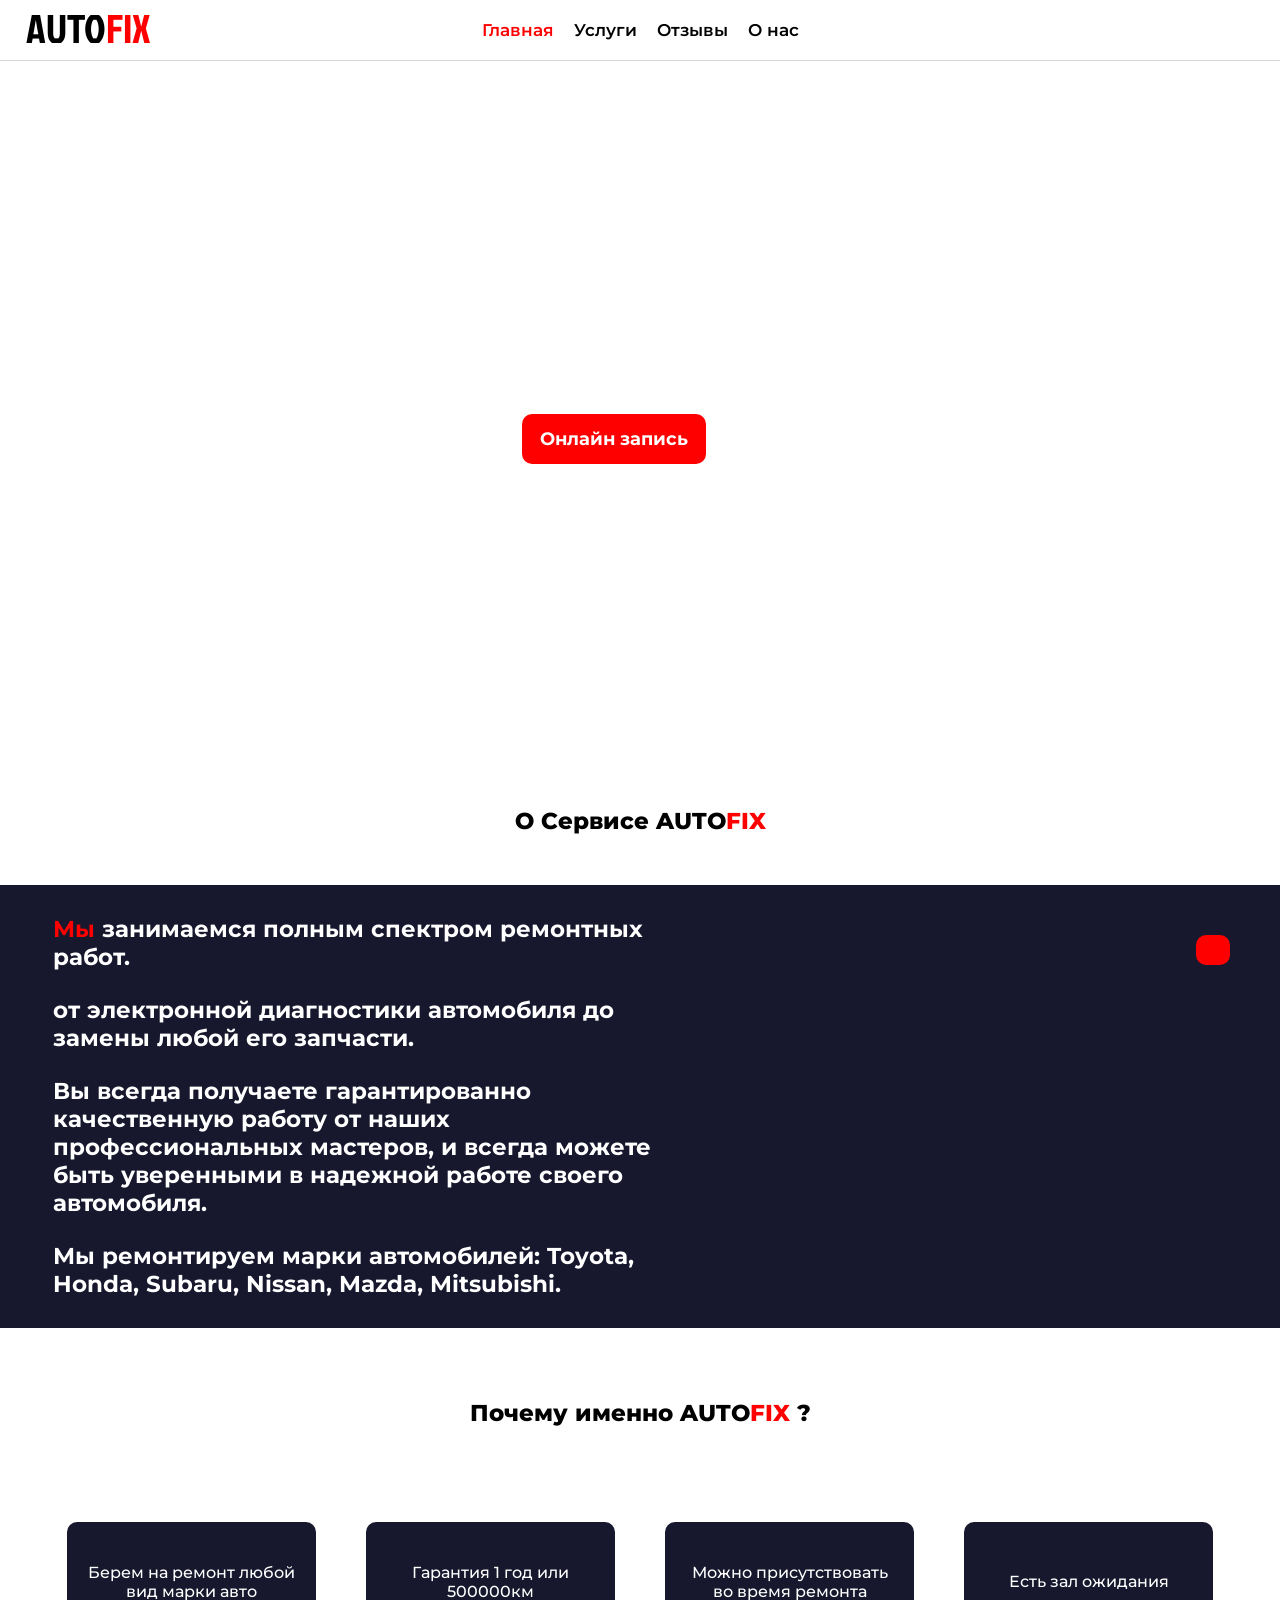
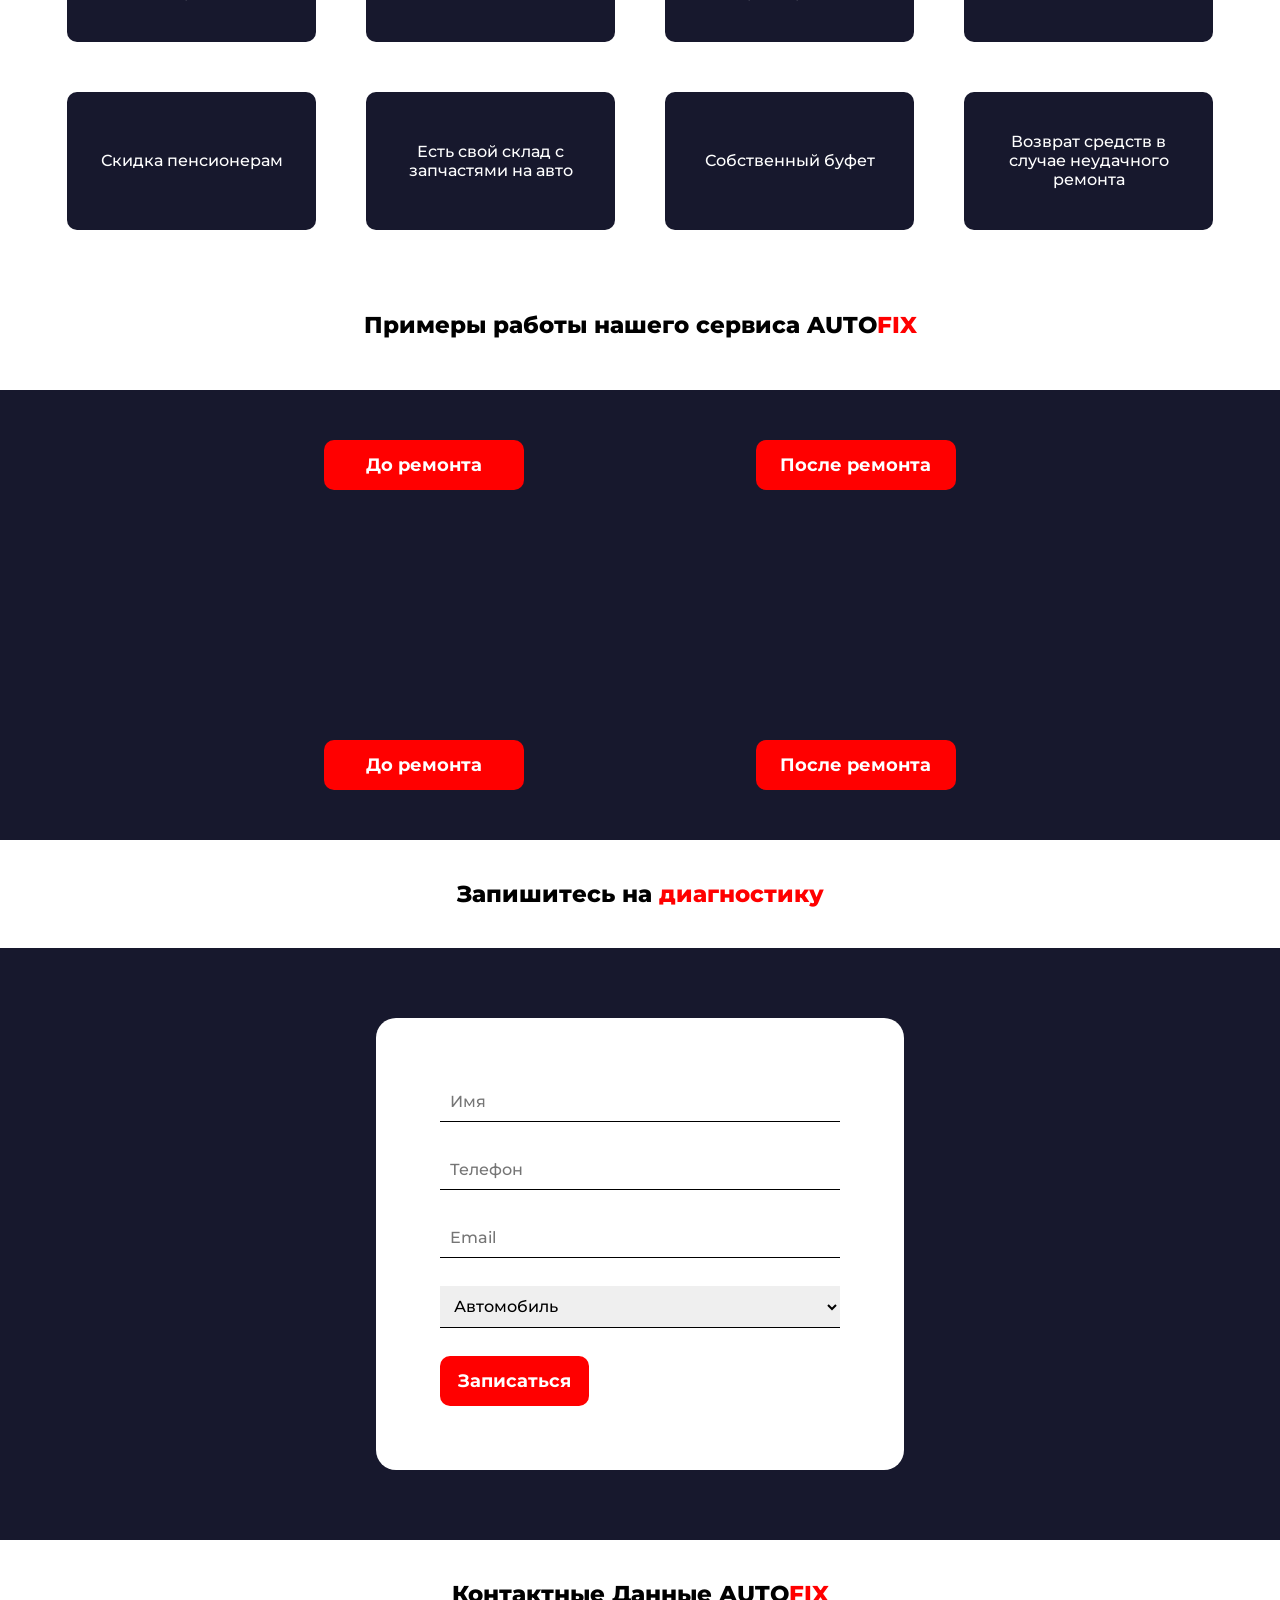
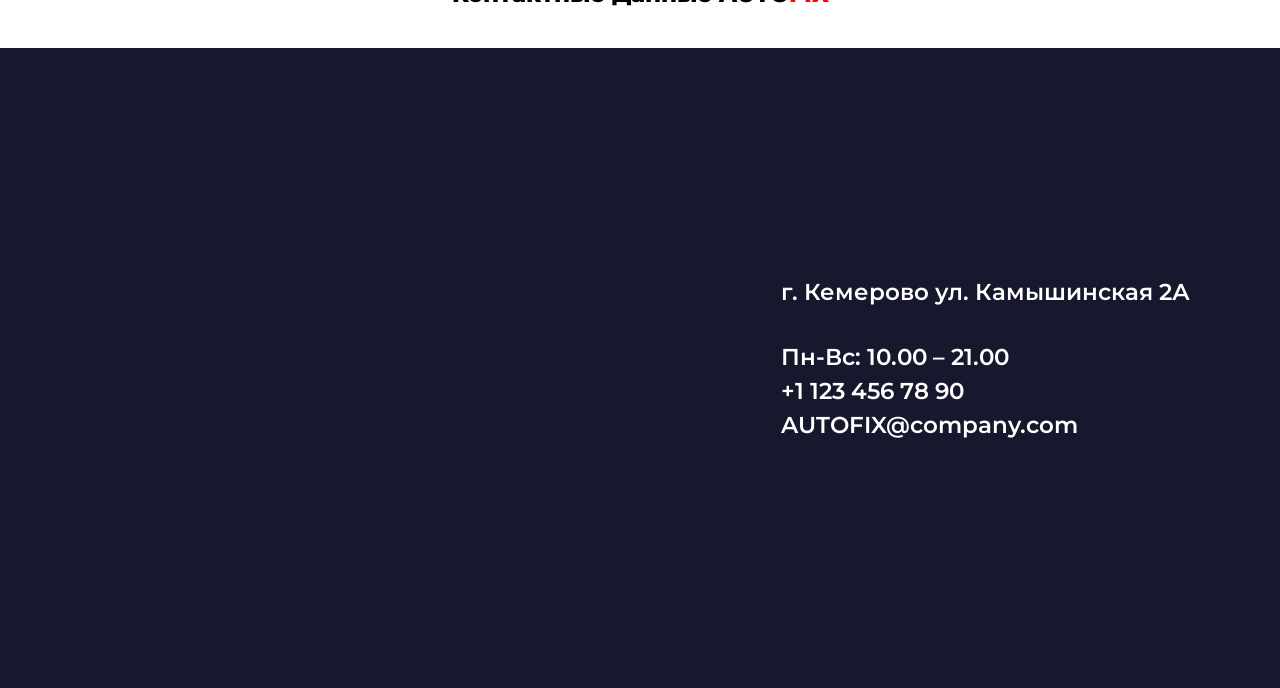
==== index.html @ b100e26c "Add files via upload" ====
<!DOCTYPE html>
<html lang="en">
<head>
    <meta charset="UTF-8">
    <meta name="viewport" content="width=device-width, initial-scale=1.0">
    <title>AUTOFIX</title>
    <script src="https://ajax.googleapis.com/ajax/libs/jquery/3.1.1/jquery.min.js"></script>
    <link rel="stylesheet" href="style.css">
    <link rel="preconnect" href="https://fonts.googleapis.com">
    <link rel="preconnect" href="https://fonts.gstatic.com" crossorigin>
    <link href="https://fonts.googleapis.com/css2?family=Jockey+One&display=swap" rel="stylesheet">
    <link href="/vendor/remixicon/remixicon.css" rel="stylesheet">
    <link href="vendor/IMAGES/A.png" rel="icon">
    <link rel="stylesheet" href="vendor/font-awesome-4.7.0/css/font-awesome.min.css">
    <link rel="preconnect" href="https://fonts.googleapis.com">
    <link rel="preconnect" href="https://fonts.gstatic.com" crossorigin>
    <link href="https://fonts.googleapis.com/css2?family=Jockey+One&family=Montserrat:ital,wght@0,100..900;1,100..900&display=swap" rel="stylesheet">
    <link href="vendor/remixicon/remixicon.css" rel="stylesheet">
</head>
<body>
    <header>
        <div class="header-block">
        <div class="nav-block">
        <a href="index.html"><h3 class="nav active">Главная</h3></a> 
        <a href="Services.html"><h3 class="nav">Услуги</h3></a>
        <a href="Reviews.html"><h3 class="nav">Отзывы</h3></a>
        <a href="About the company.html"><h3 class="nav">О нас</h3></a>
        </div>
       <a href="index.html"><h2 class="logo-name">AUTO<span class="red-h4">FIX</span></h2></a>
    </div>
    </header>
    
  <main class="main-section">
    <h4 class="main-h4" >Профессиональный ремонт и техническое обслуживание автомобилей в Кемерово</h4>
    <a href="#contact-block" class="flex"><button class="online" >Онлайн запись</button></a> 
  </main>

<section class="Description">
    <h4 class="h4-nav" >О Сервисе AUTO<span class="red-h4">FIX</span></h4>
    <div class="section-flex-1">
        <div class="section-flex-1-1" >

        <h4><span class="red-h4">Мы</span> занимаемся полным спектром ремонтных работ.</h4>
        <h4>от электронной диагностики автомобиля до замены любой его запчасти.</h4>
        <h4>Вы всегда получаете гарантированно качественную работу от наших профессиональных мастеров, и всегда можете быть уверенными в надежной работе своего автомобиля. </h4>
        <h4>Мы ремонтируем марки автомобилей: Toyota, Honda, Subaru, Nissan, Mazda, Mitsubishi.</h4>

    </div>
        <img src="vendor/IMAGES/scale_1200.jpg" alt="" srcset="" class="img-1" >
    </div>
</section>

<section class="pluses">
    <h4 class="h4-nav" >Почему именно AUTO<span class="red-h4">FIX</span> ?</h4>
    <div class="pluses-flex" >

        <div class="pluses-block">
            <img src="vendor/IMAGES/ICONS/image1.png" alt="" srcset="" class="pluses-img">
            <h4 class="pluses-h4">Берем на ремонт любой вид марки авто</h4>
        </div>

        <div class="pluses-block">
            <img src="vendor/IMAGES/ICONS/image 2.png" alt="" srcset="" class="pluses-img">
            <h4 class="pluses-h4">Гарантия 1 год или 500000км</h4>
        </div>

        <div class="pluses-block">
            <img src="vendor/IMAGES/ICONS/image 3.png" alt="" srcset="" class="pluses-img">
            <h4 class="pluses-h4">Можно присутствовать во время ремонта </h4>
        </div>

        <div class="pluses-block">
            <img src="vendor/IMAGES/ICONS/image 4.png" alt="" srcset="" class="pluses-img">
            <h4 class="pluses-h4">Есть зал ожидания</h4>
        </div>

        <div class="pluses-block">
            <img src="vendor/IMAGES/ICONS/image 5.png" alt="" srcset="" class="pluses-img">
            <h4 class="pluses-h4">Скидка пенсионерам</h4>
        </div>

        <div class="pluses-block">
            <img src="vendor/IMAGES/ICONS/image 6.png" alt="" srcset="" class="pluses-img">
            <h4 class="pluses-h4">Есть свой склад с запчастями на авто</h4>
        </div>

        <div class="pluses-block">
            <img src="vendor/IMAGES/ICONS/image 7.png" alt="" srcset="" class="pluses-img">
            <h4 class="pluses-h4">Собственный буфет</h4>
        </div>

        <div class="pluses-block">
            <img src="vendor/IMAGES/ICONS/image 8.png" alt="" srcset="" class="pluses-img">
            <h4 class="pluses-h4">Возврат средств в случае неудачного ремонта</h4>
        </div>

    </div>

 <h4 class="h4-nav" >Примеры работы нашего сервиса AUTO<span class="red-h4">FIX</span></h4>

</section>


<section class="section-before-after" >
   <div class="before-after-block-1">
    <button class="before-btn">До ремонта</button>
    <img src="vendor/IMAGES/Befor - After/1239.jpg" alt="" srcset="" class="before-after-img">
    <img src="vendor/IMAGES/Befor - After/1359.jpg" alt="" srcset="" class="before-after-img">
    <img src="vendor/IMAGES/Befor - After/1394.jpg" alt="" srcset="" class="before-after-img">
    <img src="vendor/IMAGES/Befor - After/1506.jpg" alt="" srcset="" class="before-after-img">
     <button class="before-btn">До ремонта</button>
   </div>
   <div class="before-after-block-2">
    <button class="before-btn">После ремонта</button>    
    <img src="vendor/IMAGES/Befor - After/1244.jpg" alt="" srcset="" class="before-after-img">
    <img src="vendor/IMAGES/Befor - After/1370.jpg" alt="" srcset="" class="before-after-img">
    <img src="vendor/IMAGES/Befor - After/1402.jpg" alt="" srcset="" class="before-after-img">
    <img src="vendor/IMAGES/Befor - After/1510.jpg" alt="" srcset="" class="before-after-img">
    <button class="before-btn" id="contact-block">После ремонта</button>  
   </div>
</section > 

 <h4 class="h4-nav" >Запишитесь на <span class="red-h4">диагностику</span></h4>

<section class="contact-section">
    
<div class="contact-block">
<div class="contact-block-2">
<div class="form">
    <input type="text" id="name" name ="Имя" placeholder="Имя" >
    <input type="tel" id="phone" name ="Телефон"placeholder="Телефон" pattern="[0-9]{10}">
    <input type="email" id="email"  name="Email" placeholder="Email">
    <select id="car">
        <option value="">Автомобиль</option>
        <option value="Toyota">Toyota</option>
        <option value="Honda">Honda</option>
        <option value="Subaru">Subaru</option>
        <option value="Nissan">Nissan</option>
        <option value="Mazda">Mazda</option>
        <option value="Mitsubishi">Mitsubishi</option>
    </select>
    <button class="button" onclick="submitForm()">Записаться</button>
</div>

<div id="myModal" class="modal">
    <div class="modal-content">
        <span class="close" onclick="closeModal()">×</span>
        <div class="modal-text">
        <p class="p-text">Заявка успешно принята</p>
        <p class="p-text">Вам перезвонит наш менеджер</p>
        </div>
    </div>
</div>
</div>

 <img src="vendor/IMAGES/work-1 1.png" alt="" srcset="" class="image-contact">
</div>

</section>

 <h4 class="h4-nav" >Контактные Данные AUTO<span class="red-h4">FIX</span></h4>

 <section class="contact-company-section">

   <iframe src="https://yandex.ru/map-widget/v1/?um=constructor%3Adf6080d58a846e3588dabb848ba9345bcc149927e922de8dce9963687245e50a&amp;source=constructor" width="500" height="400" frameborder="0" class="map"></iframe>

    <div class="contact-company-block">
        <h4 class="contact-company-h4">г. Кемерово ул. Камышинская 2А</h4>
        <h4 class="contact-company-h4">Пн-Вс: 10.00 – 21.00<br>+1 123 456 78 90<br>AUTOFIX@company.com</h4>
        <div class="Social networks">
           <a href="https://vk.com/feed"><img src="vendor/IMAGES/ICONS/image 20.png" alt="" srcset="" class="social-img"></a>
            <a href="https://telegram.org/"><img src="vendor/IMAGES/ICONS/image 19.png" alt="" srcset="" class="social-img"></a>
        </div>
    </div>
 </section>

 <div class="preloader">
  <div class="preloader__row">
    <div class="preloader__item"></div>
    <div class="preloader__item"></div>
  </div>
</div>

   <div id="back_to_top" class="back-to-top"><i class="ri-arrow-up-line back-top"></i></div>

<script src="main.js"></script>
<script src="vendor/aos/aos.js"></script>
<link rel="stylesheet" href="vendor/aos/aos.css">
<script>
  AOS.init();
</script>

<script>
    function submitForm() {
	let name = document.getElementById('name').value
	let phone = document.getElementById('phone').value
	let email = document.getElementById('email').value
	let car = document.getElementById('car').value

	if (name === '' || phone === '' || email === '' || car === '') {
		alert('Пожалуйста, заполните все поля.')
		return
	}

	let data = {
		name: name,
		phone: phone,
		email: email,
		car: car,
	}

	fetch('https://formsubmit.co/golubhic888@gmail.com', {
		method: 'POST',
		headers: {
			'Content-Type': 'application/json',
		},
		body: JSON.stringify(data),
	})
		.then(response => {
			if (response.ok) {
				alert('Заявка отправлена успешно!')
			} else {
				alert('Произошла ошибка при отправке заявки.')
			}
		})
		.catch(error => {
			alert('Произошла ошибка при отправке заявки.')
		})
}
</script>

</body> 
</html>
---- style.css ----
html {
    scroll-behavior: smooth;
}

body {
    margin: 0;

}

a {
    text-decoration: none;
    color: black;
}

header {
    display: flex;
    flex-direction: row-reverse;
    align-items: center;
    justify-content: center;
    background-color: white;
    height: 60px;
    position: fixed;
    width: 100vw;
    z-index: 1000;
    border-bottom: 1px solid #00000029;
}

.header-block {
    display: flex;
    background-color: white;
    align-items: center;
}

.nav-block {
    display: flex;
    gap: 20px;
}

.nav {
font-family: "Montserrat", sans-serif;
    font-optical-sizing: auto;
    font-weight: 600;
    font-style: normal;
    cursor: pointer;
    font-size: 17px;
}



.red-h4 {
color: red;
}

.active {
    color: red;
}

.logo-name {
    font-family: "Jockey One", sans-serif;
    font-weight: 400;
    font-style: normal;
    margin: 0;
    font-size: 40px;
    position: absolute;
    left: 2vw;
    cursor: pointer;
    top: 0;
}

.main-section {
    background-image: url(vendor/IMAGES/honda-s2000-garazh-podemnik\ 1\ \(2\).png);
    height: 756px;
    display: flex;
    align-items: flex-start;
    flex-direction: column;
    justify-content: center;
    background-size: no-repeat;
    background-position: center;
    background-size: cover;
    margin-bottom: 20px;
}
.main-section-2 {
    background-image: url(vendor/IMAGES/247325_p1\ 2\ \(1\).png);
    height: 756px;
    display: flex;
    align-items: flex-start;
    flex-direction: column;
    justify-content: center;
    background-size: no-repeat;
    background-position: center;
    background-size: cover;
    margin-bottom: 20px;
}

.main-h4 {
    color: white;
    font-family: "Montserrat", sans-serif;
    font-optical-sizing: auto;
    font-weight: 700;
    font-style: normal;
    font-size: 28px;
    width: 457px;
    margin-bottom: 12px;
    margin-left: 203px;
}
.main-h4-2 {
    color: white;
    font-family: "Montserrat", sans-serif;
    font-optical-sizing: auto;
    font-weight: 700;
    font-style: normal;
    font-size: 28px;
    width: 931px;
    margin-bottom: -22px;
    margin-left: 124px;
    filter: drop-shadow(6px 3px 20px black);
}

.online {
    background-color: red;
    padding: 14px;
    color: white;
    border: 0;
    font-family: "Montserrat", sans-serif;
    font-optical-sizing: auto;
    font-weight: 700;
    font-style: normal;
    font-size: 18px;
    border-radius: 10px;
    cursor: pointer;
    margin-left: 203px;
    padding-left: 18px;
    padding-right: 18px;
}
.online-2 {
    background-color: red;
    padding: 14px;
    color: white;
    border: 0;
    font-family: "Montserrat", sans-serif;
    font-optical-sizing: auto;
    font-weight: 700;
    font-style: normal;
    font-size: 18px;
    border-radius: 10px;
    cursor: pointer;
    margin-left: 123px;
    padding-left: 18px;
    padding-right: 18px;
    margin-top: 40px;
}

.Description {
    display: flex;
    align-items: stretch;
    flex-direction: column;
    margin-bottom: 40px;
}

.h4-nav {
font-family: "Montserrat", sans-serif;
    font-optical-sizing: auto;
    font-weight: 800;
    font-style: normal;
    font-size: 23px;
    align-self: center;
    text-align: center;
}

.section-flex-1 {
    display: flex;
    justify-content: space-between;
    background-color: #17182D;
    align-items: center;
        margin-top: 20px;
}

.section-flex-1-1 {
    margin-left: 186px;
    display: flex;
    flex-direction: column;
    gap: 25px;
}
.section-flex-1-1 h4{
font-size: 23px;
    font-family: "Montserrat", sans-serif;
    font-optical-sizing: auto;
    font-weight: 700;
    font-style: normal;
    color: white;
    width: 36vw;
    margin: 0;
}

.Description-h4 {

}

.img-1 {
       width: 45vw;
}


.pluses {
    display: flex;
    align-items: center;
    flex-direction: column;
}

.pluses-flex {
    display: flex;
    gap: 50px;
    width: 1146px;
    flex-wrap: wrap;
    flex-direction: row;
 margin-top: 65px;
        margin-bottom: 50px;
}

.pluses-block {
    background-color: #17182D;
    display: flex;
    flex-direction: column;
    align-items: center;
    padding: 20px;
    width: 209px;
    padding-top: 19px;
    border-radius: 10px;
    justify-content: center;
      transition: 0.3s;
}


.pluses-block:hover {
    -webkit-transform: scale(1.05);
    transform: scale(1.05);
}

.pluses-img {
will-change: contents;
    object-fit: contain;
}

.pluses-h4 {
    color: white;
    font-family: "Montserrat", sans-serif;
    font-optical-sizing: auto;
    font-weight: 500;
    font-style: normal;
    text-align: center;
}

.section-before-after {
    display: flex;
    flex-direction: row;
    align-items: center;
    justify-content: center;
    background-color: #17182D;
    height: auto;
    gap: 60px;
    padding-bottom: 50px;
    padding-top: 50px;
    margin-top: 20px;
    margin-bottom: 40px;
}

.before-after-block-1 {
    display: flex;
    flex-direction: column;
    align-items: center;
    gap: 50px;
}

.before-after-block-2 {
    display: flex;
    flex-direction: column;
    align-items: center;
    gap: 50px;
}

.before-btn {
background-color: red;
    padding: 14px;
    color: white;
    border: 0;
    font-family: "Montserrat", sans-serif;
    font-optical-sizing: auto;
    font-weight: 700;
    font-style: normal;
    font-size: 18px;
    border-radius: 10px;
    width: 200px;
}

.before-after-img {
    width: 29vw;
    border-radius: 20px;
    transition: 1s;
}

/*  */
/*  */



.contact-section {
    display: flex;
    flex-direction: column;
    align-items: center;
    background-color: #17182D;
    margin-top: 40px;
    margin-bottom: 40px;
}


.contact-block {
    display: flex;
    align-items: center;
    gap: 55px;
    padding-top: 70px;
    padding-bottom: 70px;
}



.contact-block-2 {
    background-color: white;
    padding: 5vw;
    border-radius: 20px;
}

.image-contact {
    width: 40vw;
    border-radius: 20px;
}



    .form {
        max-width: 400px;
        margin: 0 auto;
    }
    input, select {
    width: 100%;
    padding: 10px;
    margin-bottom: 10px;
    border: 0;
    box-sizing: border-box;
    border-bottom: 1px solid;
    font-size: 16px;
    font-family: "Montserrat", sans-serif;
    font-optical-sizing: auto;
    font-weight: 500;
    font-style: normal;
    margin-bottom: 28px;
    }

    input:focus,
select:focus, .form-control:focus,
textarea:focus,
button:focus {
  outline: none !important;
  box-shadow: none !important;
}

    input:focus {
  outline: none;
}

select {
    cursor: pointer;
}

    .error {
        border-bottom: 1px solid red;
        transition: 0.5s;
    }
    .button {
    background-color: red;
    padding: 14px;
    color: white;
    border: 0;
    font-family: "Montserrat", sans-serif;
    font-optical-sizing: auto;
    font-weight: 700;
    font-style: normal;
    font-size: 18px;
    border-radius: 10px;
    cursor: pointer;
    padding-left: 18px;
    padding-right: 18px;
    }
    .modal {
        display: none;
        position: fixed;
        z-index: 1;
        left: 0;
        top: 0;
        width: 100%;
        height: 100%;
        overflow: hidden;
            background-color: rgb(0 0 0 / 63%);
    }
    .modal-content {
    background-color: #ffffff;
    margin: 12% auto;
    padding: 20px;
    border: 1px solid #888;
    width: 441px;
    border-radius: 5px;
    height: 166px;
    border-radius: 20px;
}
    .close {
    color: #f00;
    float: right;
    cursor: pointer;
    font-family: "Montserrat", sans-serif;
    font-optical-sizing: auto;
    font-weight: 500;
    font-style: normal;
    font-size: 40px;
    }

    .modal-text {
display: flex;
    flex-direction: column;
    align-items: center;
    margin-top: 17px;
    }

    .p-text {
    font-family: "Montserrat", sans-serif;
    font-optical-sizing: auto;
    font-weight: 500;
    font-style: normal;
    font-size: 20px;
    }


    .contact-company-section {
    background-color: #17182d;
    display: flex;
    align-items: center;
    justify-content: center;
    gap: 90px;
    margin-top: 40px;
    }

    .map {
    margin-top: 70px;
    margin-bottom: 70px;
    width: 600px;
    height: 500px;
    border-radius: 10px;

    }

    .contact-company-h4 {
    font-family: "Montserrat", sans-serif;
    font-optical-sizing: auto;
    font-weight: 600;
    font-style: normal;
    font-size: 23px;
    color: white;
    line-height: 34px;
    }

    .social-img {
    width: 50px;
    cursor: pointer;
    }


    /*  */

.line-icon {
        font-weight: 800;
    font-size: 20px;
    vertical-align: bottom;
    margin-right: 10px;
}


.accordion-container{
    position: relative;
    max-width: 825px;
    height: auto;
    margin: 10px auto;
    padding-top: 100px;
    padding-bottom: 100px;
}
.accordion-container > h2{
  text-align: center;
  color: #fff;
  padding-bottom: 5px;
  margin-bottom: 20px;
  padding-bottom: 15px;
  border-bottom: 1px solid #ddd;
}
.set{
    position: relative;
    width: 100%;
    height: auto;
    background-color: #f5f5f5;
    margin-top: 20px;
    border-radius: 10px;
}
.set > a{
    display: block;
    padding: 10px 15px;
    text-decoration: none;
    color: #555;
    font-weight: 600;
    -webkit-transition: all 0.2s linear;
    -moz-transition: all 0.2s linear;
    transition: all 0.3s linear;
    font-family: "Montserrat", sans-serif;
    font-optical-sizing: auto;
    font-weight: 500;
    font-style: normal;
    font-size: 23px;
    color: black;
    padding-left: 40px;
    padding-bottom: 15px;
    padding-top: 15px;
}
.set > a i{
  float: right;
  margin-top: 2px;
}
.set > a.active{
    background-color: #ff0000;
    color: #fff;
    font-weight: 600;
    border-radius: 10px 10px 10px 10px;
}
.content{
    background-color: #fff;
    border-bottom: 1px solid #ddd;
    display: none;
    border-radius: 0px 0px 10px 10px;
}
.content p{
    padding: 10px 15px;
    margin: 0;
    color: #000;
    font-family: "Montserrat", sans-serif;
    font-optical-sizing: auto;
    font-weight: 500;
    font-style: normal;
    font-size: 18px;
    padding-left: 35px;
}

.accrdion-section {
    background-color: #17182d;
}


/*  */

.otsuv {
    margin-top: 40px;
    display: flex;
    flex-direction: column;
    align-items: center;
    width: -webkit-fill-available;
    background-color: #17182d;
    padding-top: 70px;
    padding-bottom: 50px;
}


.otsuv11 {
    display: flex;
    justify-content: center;
    flex-direction: row;
}

.otsuv1 {
    background-color: #ffffff;
    margin: 10px;
    padding: 20px;
    border-radius: 20px;
    width: 315px;
    transition: 0.5s;
}

.kach {
    font-size: 30px;
    padding: 0px 0px 20px;
    color: #fec12a;
}

.cartimg {
    max-width: 550px;
    border-radius: 20px;
    vertical-align: sub;
    margin-left: 101px;
    height: auto;
}

.cartimgg {
    max-width: 550px;
    border-radius: 20px;
    margin-left: 60px;
    height: auto;
}

.text4 {
    font-size: 22px;
      font-family: "Montserrat", sans-serif;
    font-optical-sizing: auto;
    font-style: normal;
    color: black;
}

.text3 {
    font-size: 19px;
    margin: 0px 0px 29px;
       font-family: "Montserrat", sans-serif;
    font-optical-sizing: auto;
    font-style: normal;
    font-weight: 400;
     color: black;
}

.datas {
    font-size: 15px;
     font-family: "Montserrat", sans-serif;
    font-optical-sizing: auto;
    font-style: normal;
    font-weight: 400;
    text-align: end;
     color: black;
}

.knopka2 {
    position: relative;
    border-radius: 15px;
    border: 0px;
    height: 53px;
    width: 260px;
    transition: 0.6s;
    cursor: pointer;
    margin-top: 15px;
    background-color: #ff0000;
    color: white;
    font-family: "Montserrat", sans-serif;
    font-optical-sizing: auto;
    font-weight: 600;
    font-style: normal;
    font-size: 20px;
}


.kkcc {
    margin-right: 1021px;
    font-family: "Exo 2", sans-serif;
    font-optical-sizing: auto;
    font-style: normal;
    font-weight: 500;
    font-size: 22px;
    background-color: #ffffff;
    padding: 20px;
    border-radius: 20px;
    box-shadow: #e3e3e3 1px 1px 20px 0px;
    color: black;
    margin-bottom: 30px;
}


.back-to-top {
background: #fe0000;
    border-radius: 10px;
    position: fixed;
bottom: -65px;
    padding: 15px 17px;
    right: 50px;
    cursor: pointer;
    transition: 0.3s all;
}

.back-to-top.active {
    bottom: 50px;
    transition: 0.3s all;
}

.back-top  {
     color: white;
    font-size: 21px;
    font-weight: 700;
}



/* 
 */



 .preloader {
  position: fixed;
  left: 0;
  top: 0;
  right: 0;
  bottom: 0;
  background: #ffffff;
  z-index: 1001;
}

.preloader__row {
  position: relative;
  top: 50%;
  left: 50%;
  width: 70px;
  height: 70px;
  margin-top: -35px;
  margin-left: -35px;
  text-align: center;
  animation: preloader-rotate 2s infinite linear;
}

.preloader__item {
  position: absolute;
  display: inline-block;
  top: 0;
  background-color: #ff0000;
  border-radius: 100%;
  width: 35px;
  height: 35px;
  animation: preloader-bounce 2s infinite ease-in-out;
}

.preloader__item:last-child {
  top: auto;
  bottom: 0;
  animation-delay: -1s;
}

@keyframes preloader-rotate {
  100% {
    transform: rotate(360deg);
  }
}

@keyframes preloader-bounce {

  0%,
  100% {
    transform: scale(0);
  }

  50% {
    transform: scale(1);
  }
}

.loaded_hiding .preloader {
  transition: 0.3s opacity;
  opacity: 0;
}

.loaded .preloader {
  display: none;
}

/*  */

  body::-webkit-scrollbar { 
    width: 12px;               
   
  }
  body::-webkit-scrollbar-track {
    background: #ffffff; 
    border-left: 1px solid rgba(0, 0, 0, 0.204);     
    
  }
  body::-webkit-scrollbar-thumb {
    background-color: #ff0000;
  
  }


@media (max-width: 1531px){ 
    .section-flex-1-1 {
           margin-left: 53px;
    padding-top: 30px;
    padding-bottom: 30px;
    }
    .section-flex-1-1 h4 {
        width: 48vw;
    }
}


@media (max-width: 1531px){ 
    .img-1 {
        border-radius: 10px;
    }
    .image-contact {
        display: none;
    }
    .main-h4 {
    color: white;
    font-family: "Montserrat", sans-serif;
    font-optical-sizing: auto;
    font-weight: 700;
    font-style: normal;
    font-size: 28px;
    width: 457px;
    margin-bottom: 12px;
    margin: 0 auto;
}
.online {
    background-color: red;
    padding: 14px;
    color: white;
    border: 0;
    font-family: "Montserrat", sans-serif;
    font-optical-sizing: auto;
    font-weight: 700;
    font-style: normal;
    font-size: 18px;
    border-radius: 10px;
    cursor: pointer;
    margin-left: 203px;
    padding-left: 18px;
    padding-right: 18px;
    margin: 0 auto;
    margin-top: 20px;
    margin-right: 53px;
}
.flex {
    text-decoration: none;
    color: black;
    margin: 0 auto;
}
}

@media (max-width: 1508px){ 
    .otsuv11 {
        display: flex;
    justify-content: center;
    flex-direction: row;
    flex-wrap: wrap;
    width: 681px;
    gap: 20px;
    }
}

@media (max-width: 1175px){ 
.pluses-flex {
    display: flex;
    gap: 50px;
    width: 549px;
    flex-wrap: wrap;
    flex-direction: row;
    margin-top: 24px;
    margin-bottom: 50px;
}
}

@media (max-width: 1379px){ 
.Description-flex-2 {
    padding-top: 20px;
}
}


@media (max-width: 1156px){ 
.map {
    margin-top: 70px;
    margin-bottom: 70px;
    width: 454px;
    height: 367px;
    border-radius: 10px;
}
.before-after-img {
    width: 37vw;
}

.contact-company-section {
    gap: 30px;
}

.section-flex-1-1 h4 {
    font-size: 18px;
}
.section-flex-1-1 {
    gap: 13px;
}


.main-section-2 {
       height: 558px;
}
.main-h4-2 {
    width: 79vw;
    margin: 0 auto;
}

.flex-2 {
    margin: 0 auto;
}

.online-2 {
    margin-left: 0;
}

.accordion-container {
    padding-left: 20px;
    padding-right: 20px;
        padding-top: 48px;
    padding-bottom: 59px;
}

.main-h4-2 {
    font-size: 20px;
}

.Description-flex {
    padding-top: 40px;
}
.Description-flex-2 {
    padding-top: 40px;
}

}


@media (max-width: 980px){ 
.section-flex-1-1 {
    margin-left: 20px;
    padding-top: 30px;
    padding-bottom: 30px;
}
.img-1 {
    border-radius: 10px;
    margin-right: 20px;
}
.main-section {
    height: 549px;
}



}

@media (max-width: 926px){ 
    .contact-company-h4 {
font-size: 18px;
}
.map {
    width: 405px;
    height: 342px;
}

.modal-content {
    margin: 20% auto;
}


}

@media (max-width: 782px){ 
.section-flex-1-1 h4 {
    font-size: 15px;
}
.section-flex-1-1 {
    gap: 7px;
}
}

@media (max-width: 782px){ 
    .contact-company-h4 {
    font-size: 15px;
        line-height: 26px;
}
.map {
    width: 357px;
    height: 289px;
}

.back-to-top.active {
    bottom: 16px;
    transition: 0.3s all;
    right: 12px;
}

.otsuv1 {
    width: 275px;
}
.otsuv11 {
    gap: 10px;
}
}


@media (max-width: 782px){ 
    .pluses-flex {
    display: flex;
    gap: 29px;
    width: 527px;
    flex-wrap: wrap;
    flex-direction: row;
    margin-bottom: 50px;
}

.main-section-2 {
        padding-top: 67px;
}

}

@media (max-width: 728px){ 
    .section-flex-1-1 h4 {
    font-size: 17px;
    width: 86vw;
}
.section-flex-1-1 {
    gap: 7px;
    margin-left: 0;
}
.section-flex-1 {
    margin-top: 20px;
    flex-direction: column;
}
.img-1 {
    width: 86vw;
    margin-bottom: 30px;
    margin-right: 0;
}
} 

@media (max-width: 728px){ 
    .pluses-block { 
        width: 170px;
    }
    .pluses-flex {
        width: 449px;
    }
    .pluses-h4 {
            font-size: 14px;
    }
    .pluses-img {
    width: 80px;
}
    .contact-company-section {
    gap: 13px;
}
.map {
    width: 326px;
    height: 273px;
}
.main-h4 {
        font-size: 23px;
            width: 376px;
            text-align: center;
}
.online {
    margin-right: 14px;
}

.otsuv1 {
    width: 230px;
}

.otsuv11 {
    width: 581px;
}
.otsuv11 {
    gap: 0px;
}

}


@media (max-width: 627px){ 
.h4-nav {
    font-size: 18px;
}
.map {
    width: 291px;
    height: 255px;
}
.section-before-after {
        gap: 19px;
}
.nav {
        font-size: 15px;
}
.nav-block {
    display: flex;
    gap: 13px;
}

.logo-name {
        font-size: 30px;
            margin-top: 9px;
}

.content p {
    font-size: 15px;
}

.line-icon {
    vertical-align: middle;
}

.modal-content {
    margin: 40% auto;
}

}

@media (max-width: 581px){ 
    .contact-company-h4 {
        width: 183px;
    }
    .map {
    width: 250px;
    height: 228px;
}


.otsuv1 {
    width: 203px;
}
.otsuv11 {
    width: 527px;
}

.modal-content {
        width: 72vw;
        height: 117px;
}

.p-text {
    font-size: 18px;
        margin: 12px;
}

.modal-text {
    display: flex;
    flex-direction: column;
    margin-top: 17px;
    flex-wrap: wrap;
    align-content: center;
    align-items: stretch;
}

} 

@media (max-width: 531px){
    .text3 {
        font-size: 15px;
    }

    .otsuv1 {
    width: 158px;
}

.otsuv11 {
    width: 437px;
}
 }

@media (max-width: 476px){ 
.logo-name {
    font-size: 25px;
    margin-top: 12px;
}

.form {
    max-width: 322px;
    margin: 0 auto;
}

input, select {
    font-size: 14px;
}

.nav {
    font-size: 14px;
}

.button {
    font-size: 15px;
}


.before-btn {
    font-size: 15px;
    width: 158px;
}
.before-after-img {
    width: 45vw;
}
.nav-block {
    gap: 9px;
}

.modal-content {
    height: 142px;
}


.main-section-2 {
    padding-top: 44px;
    gap: 10px;
}

.main-h4-2 {
    font-size: 18px;
}

.online-2 {
    margin-left: 0;
    margin-top: 8px;
}

.set > a {
    font-size: 18px;
}


.pluses-flex {
    width: 407px;
    gap: 11px;
}
.pluses-block {
    width: 158px;
}
.pluses-img {
    width: 70px;
}
.pluses-h4 {
    font-size: 13px;
}

.contact-company-h4 {
    font-size: 13px;
}

.map {
    width: 207px;
    height: 228px;
}

.pluses-block {
    width: 137px;
    height: 128px;
}

.pluses-flex {
    width: 365px;
}

}

@media (max-width: 448px){ 
.otsuv11 {
    width: auto;
    flex-direction: column;
}
.otsuv1 {
    width: 80vw;
}
}

@media (max-width: 420px){ 


.main-h4 {
    font-size: 20px;
    width: 376px;
    text-align: center;
    width: auto;
}


.contact-company-h4 {
    width: 87vw;
}

.contact-company-section {
    gap: 30px;
    display: flex;
    align-items: center;
    justify-content: center;
    gap: 90px;
    margin-top: 40px;
    flex-direction: column-reverse;
}

.map {
    width: 87vw;
    height: 291px;
    margin-top: -68px;
    margin-bottom: 40px;
}

    .pluses-flex {
    width: 301px;
}

.pluses-block {
    width: 105px;
    height: 146px;
}
}




@media (max-width: 400px){ 
.header-block {
    display: flex;
    background-color: white;
    align-items: center;
    flex-direction: row-reverse;
    gap: 7px;
}

.header-block {
    display: flex;
    background-color: white;
    align-items: center;
    flex-direction: row-reverse;
    gap: 9px;
}

.logo-name {
    font-size: 25px;
    margin-top: 0;
    position: unset;
}

}


@media (max-width: 398px){ 
.modal-text {
    display: flex;
    flex-direction: column;
    margin-top: 8px;
    flex-wrap: wrap;
    align-content: center;
    align-items: stretch;
}

.p-text {
    margin: 11px;
    text-align: center;
}
.modal-content {
    height: 144px;
}

.form {
    max-width: 283px;
    margin: 0 auto;
}

.set > a {
    padding-left: 19px;
    font-size: 15px;
}

.content p {
    font-size: 13px;
}

}

input[type=number]::-webkit-inner-spin-button, 
input[type=number]::-webkit-outer-spin-button { 
  -webkit-appearance: none; 
}

input[type=number] {
  -moz-appearance: textfield;
}

@media (max-width: 378px){ 
.main-section-2 {
    height: 590px;
}

.main-section-2 {
    padding-top: 62px;
    gap: 10px;
}
}

 /* * {
  outline : 1px solid red !important;
}  */
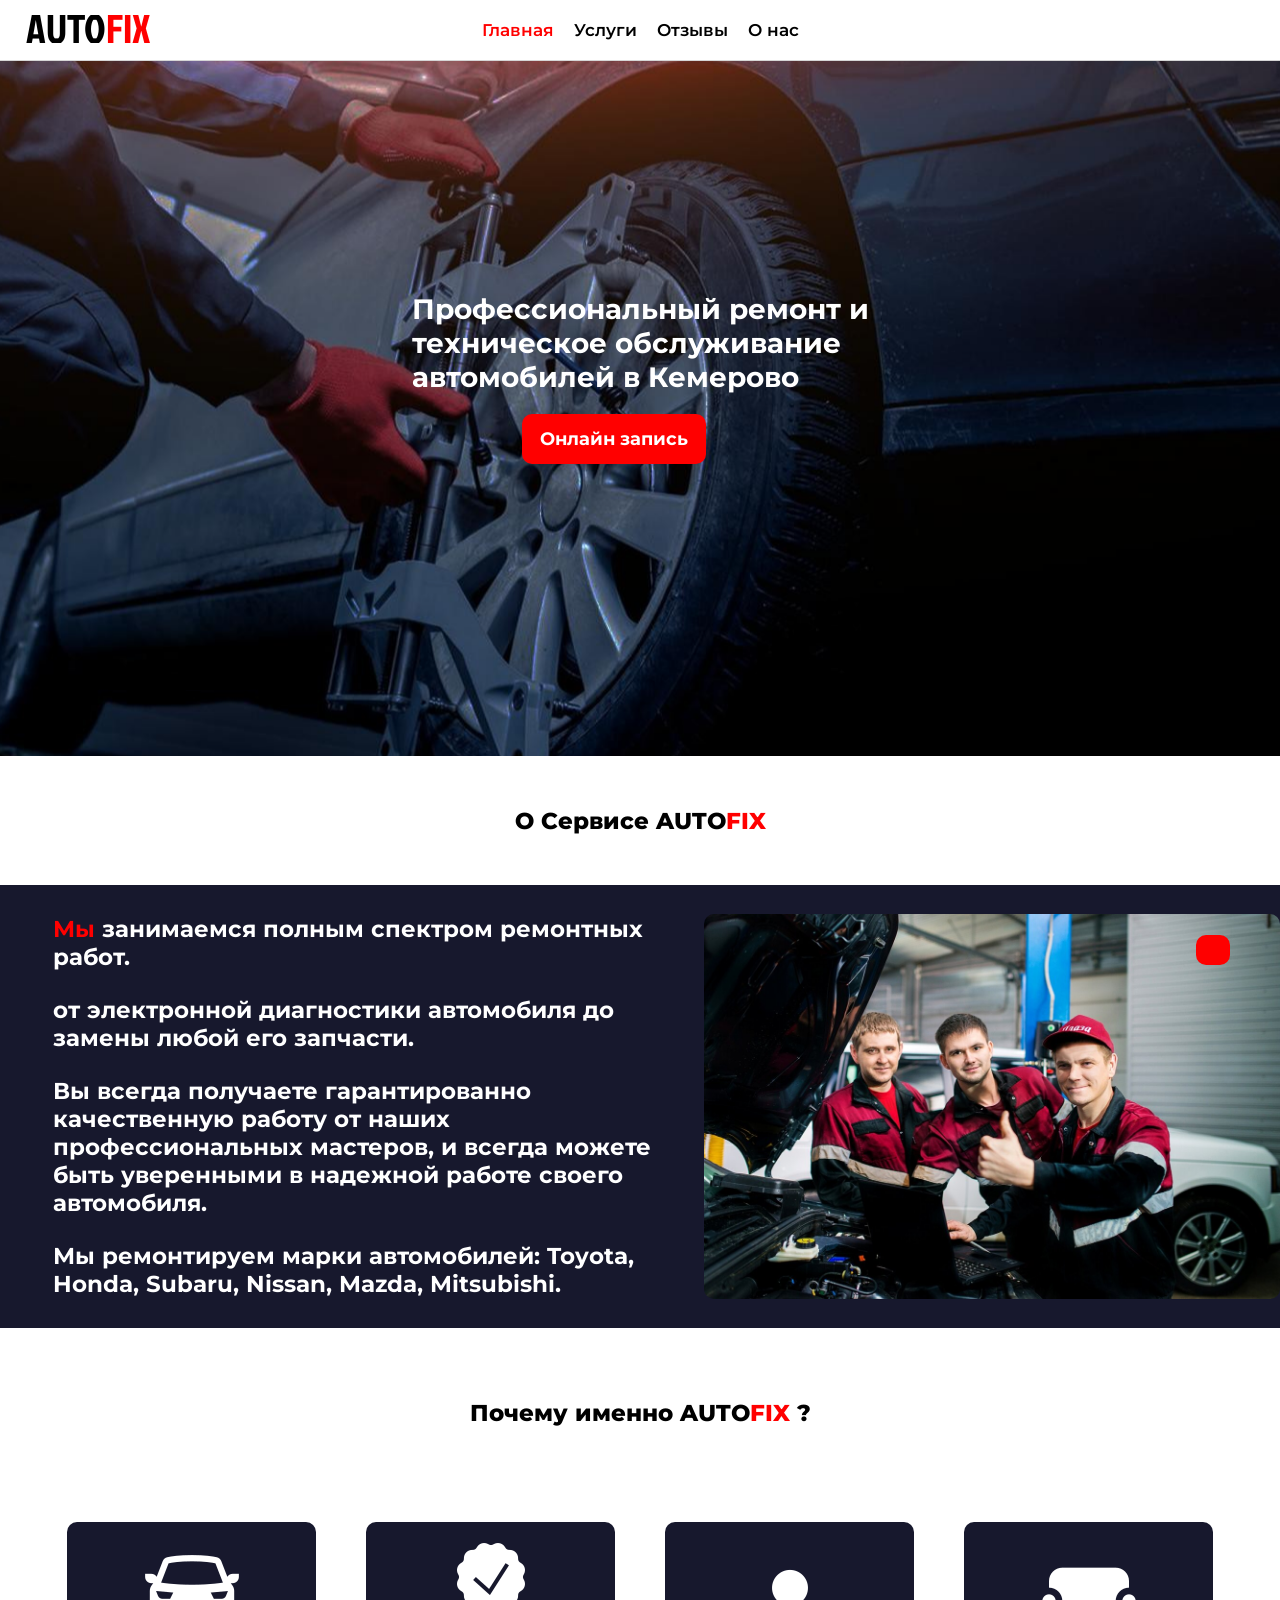
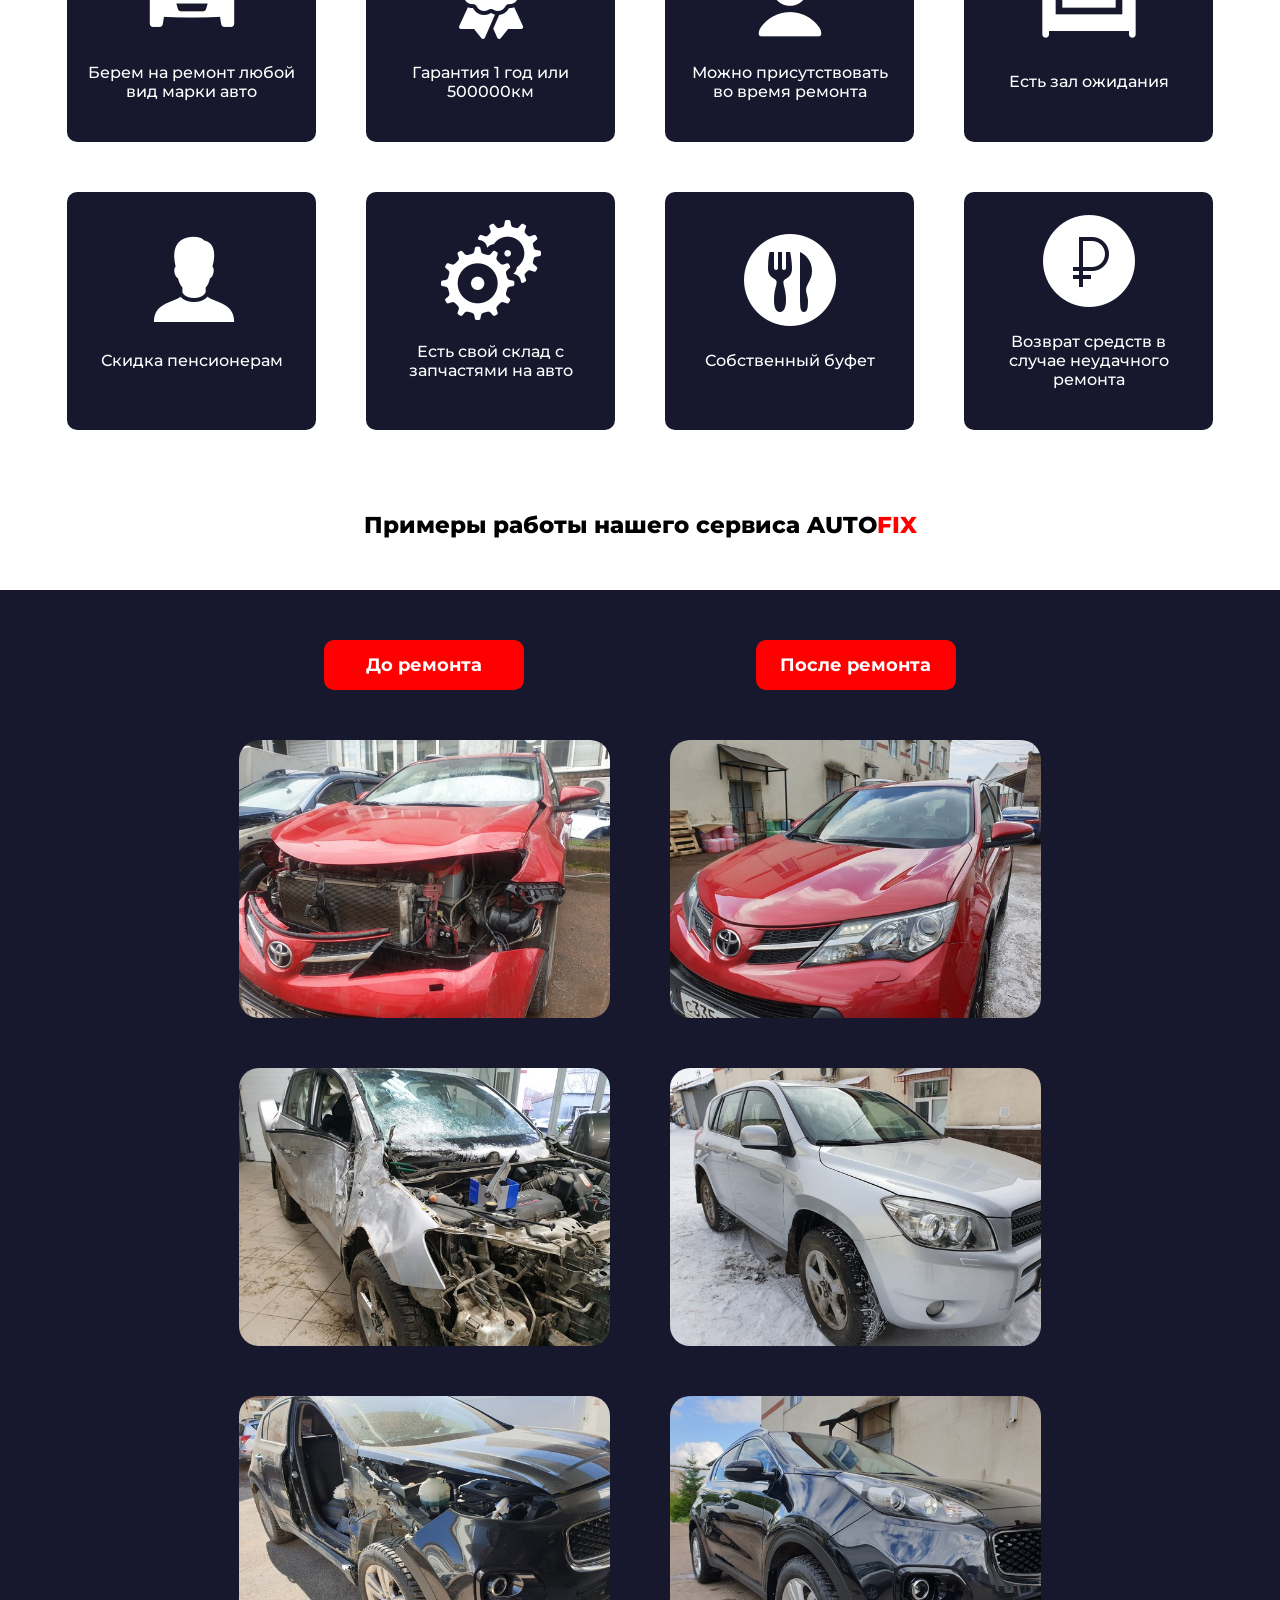
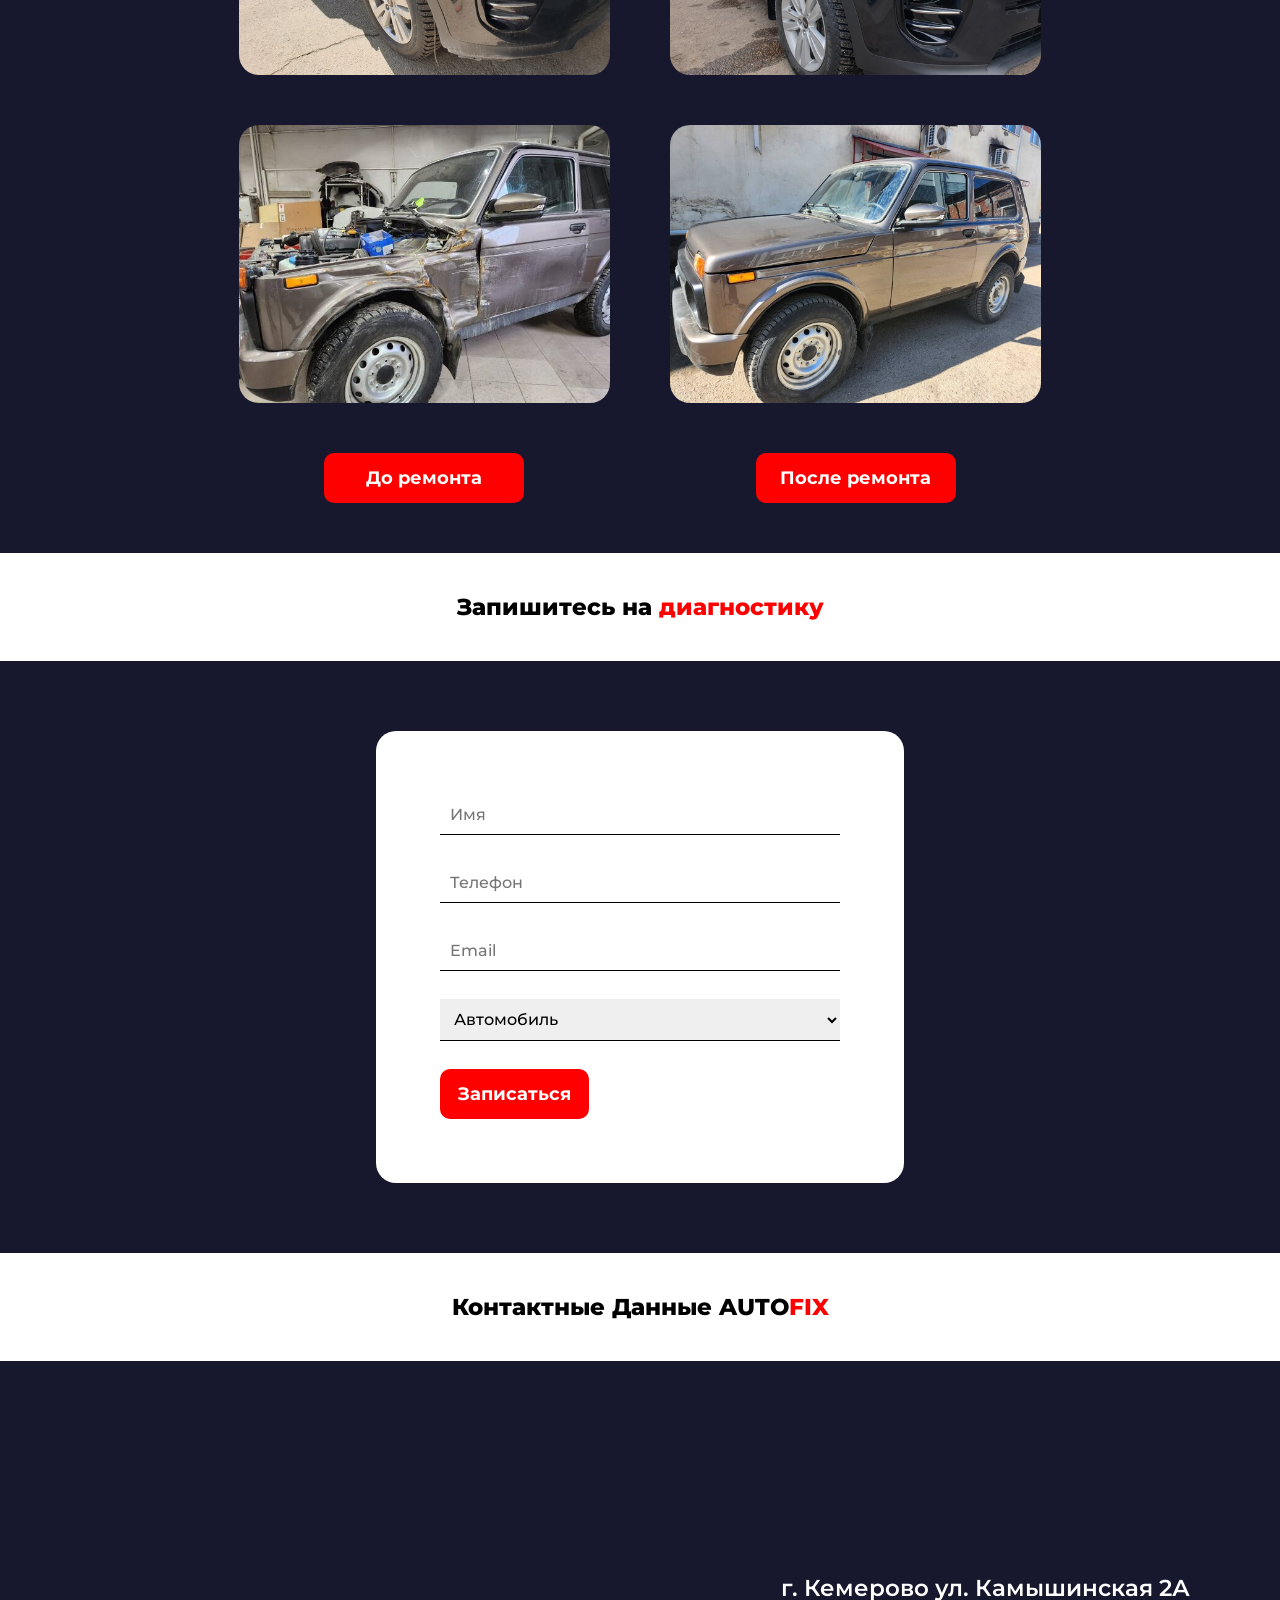
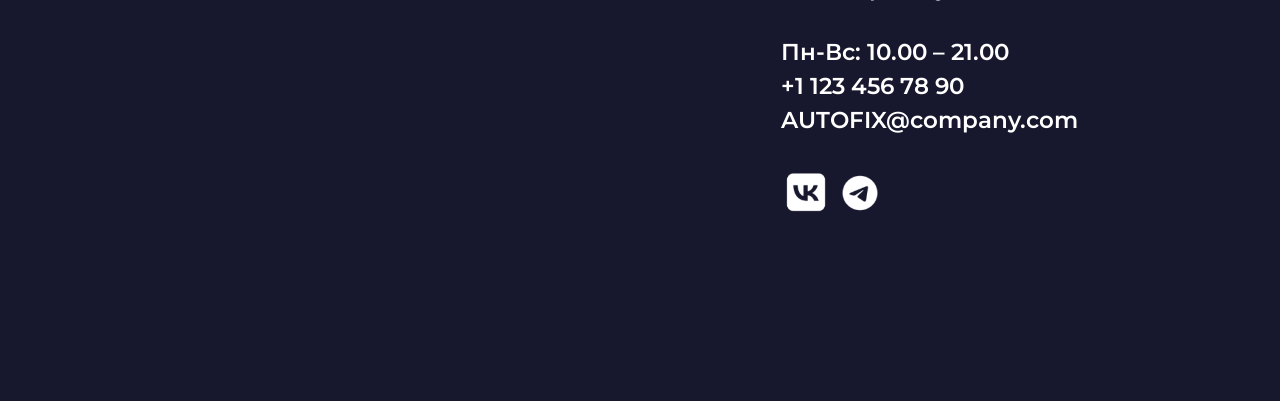
==== commit 6c860d52: "Add files via upload" ====
--- a/index.html
+++ b/index.html
@@ -209,7 +209,7 @@
 		car: car,
 	}
 
-	fetch('https://formsubmit.co/golubhic888@gmail.com', {
+	fetch('https://formsubmit.co/igor.golubets42@gmail.com', {
 		method: 'POST',
 		headers: {
 			'Content-Type': 'application/json',
